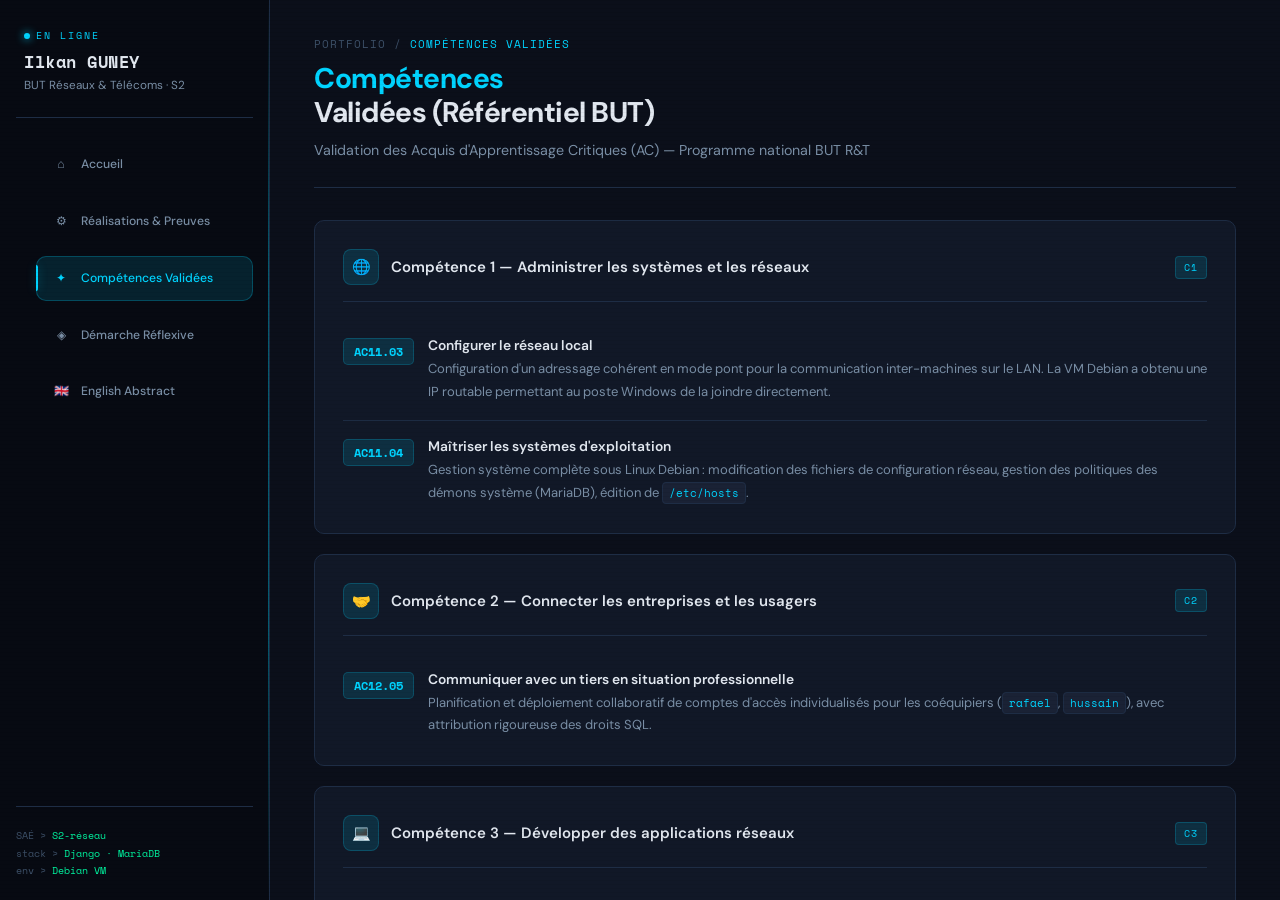
==== competences.html @ a37f9f77 "Add files via upload" ====
<!DOCTYPE html>
<html lang="fr">
<head>
    <meta charset="UTF-8">
    <meta name="viewport" content="width=device-width, initial-scale=1.0">
    <title>Compétences — Portfolio Ilkan GUNEY</title>
    <link rel="stylesheet" href="style.css">
</head>
<body>
    <aside class="sidebar">
        <div class="profile-section">
            <div class="profile-tag">En ligne</div>
            <h2>Ilkan GUNEY</h2>
            <div class="subtitle">BUT Réseaux &amp; Télécoms · S2</div>
        </div>
        <ul class="nav-menu">
            <li class="nav-item">
                <a href="index.html"><span class="nav-icon">⌂</span><span class="nav-label">Accueil</span></a>
            </li>
            <li class="nav-item">
                <a href="realisations.html"><span class="nav-icon">⚙</span><span class="nav-label">Réalisations &amp; Preuves</span></a>
            </li>
            <li class="nav-item active">
                <a href="competences.html"><span class="nav-icon">✦</span><span class="nav-label">Compétences Validées</span></a>
            </li>
            <li class="nav-item">
                <a href="reflexion.html"><span class="nav-icon">◈</span><span class="nav-label">Démarche Réflexive</span></a>
            </li>
            <li class="nav-item">
                <a href="english.html"><span class="nav-icon">🇬🇧</span><span class="nav-label">English Abstract</span></a>
            </li>
        </ul>
        <div class="sidebar-footer">
            <div class="sys-info">
                <div>SAÉ &gt; <span>S2-réseau</span></div>
                <div>stack &gt; <span>Django · MariaDB</span></div>
                <div>env &gt; <span>Debian VM</span></div>
            </div>
        </div>
    </aside>

    <main class="main-content">
        <div class="page-header">
            <div class="breadcrumb">Portfolio / <span>Compétences Validées</span></div>
            <h1><em>Compétences</em><br>Validées (Référentiel BUT)</h1>
            <p class="desc">Validation des Acquis d'Apprentissage Critiques (AC) — Programme national BUT R&amp;T</p>
        </div>

        <!-- COMPÉTENCE 1 -->
        <div class="card">
            <div class="card-header">
                <div class="card-icon">🌐</div>
                <h3>Compétence 1 — Administrer les systèmes et les réseaux</h3>
                <span class="card-tag">C1</span>
            </div>

            <div class="ac-item">
                <span class="ac-code">AC11.03</span>
                <div class="ac-content">
                    <strong>Configurer le réseau local</strong>
                    <p>
                        Configuration d'un adressage cohérent en mode pont pour la communication inter-machines sur le LAN.
                        La VM Debian a obtenu une IP routable permettant au poste Windows de la joindre directement.
                    </p>
                </div>
            </div>

            <div class="ac-item">
                <span class="ac-code">AC11.04</span>
                <div class="ac-content">
                    <strong>Maîtriser les systèmes d'exploitation</strong>
                    <p>
                        Gestion système complète sous Linux Debian : modification des fichiers de configuration réseau,
                        gestion des politiques des démons système (MariaDB), édition de <code>/etc/hosts</code>.
                    </p>
                </div>
            </div>
        </div>

        <!-- COMPÉTENCE 2 -->
        <div class="card">
            <div class="card-header">
                <div class="card-icon">🤝</div>
                <h3>Compétence 2 — Connecter les entreprises et les usagers</h3>
                <span class="card-tag">C2</span>
            </div>

            <div class="ac-item">
                <span class="ac-code">AC12.05</span>
                <div class="ac-content">
                    <strong>Communiquer avec un tiers en situation professionnelle</strong>
                    <p>
                        Planification et déploiement collaboratif de comptes d'accès individualisés pour les coéquipiers
                        (<code>rafael</code>, <code>hussain</code>), avec attribution rigoureuse des droits SQL.
                    </p>
                </div>
            </div>
        </div>

        <!-- COMPÉTENCE 3 -->
        <div class="card">
            <div class="card-header">
                <div class="card-icon">💻</div>
                <h3>Compétence 3 — Développer des applications réseaux</h3>
                <span class="card-tag">C3</span>
            </div>

            <div class="ac-item">
                <span class="ac-code">AC13.03</span>
                <div class="ac-content">
                    <strong>Traduire un algorithme en un programme</strong>
                    <p>
                        Écriture de scripts Python pour le traitement des formulaires web, la validation des données
                        et les calculs dynamiques de moyennes par étudiant et par matière.
                    </p>
                </div>
            </div>

            <div class="ac-item">
                <span class="ac-code">AC13.05</span>
                <div class="ac-content">
                    <strong>Choisir les mécanismes de gestion de données adaptés</strong>
                    <p>
                        Liaison via connecteur SQL (<code>mysqlclient</code>) d'un framework web objet (Django) à une
                        base de données MariaDB externe hébergée sur infrastructure virtuelle dédiée.
                    </p>
                </div>
            </div>
        </div>

        <!-- Synthèse -->
        <div class="card">
            <div class="card-header">
                <div class="card-icon">📋</div>
                <h3>Synthèse des apprentissages</h3>
            </div>
            <p>
                Cette SAÉ m'a permis d'articuler simultanément des compétences techniques en <strong>administration réseau</strong>,
                en <strong>sécurisation des accès</strong> et en <strong>développement d'applications</strong>.
                La dimension distribuée du projet (Windows ↔ VM Debian) m'a confronté à des problématiques réelles
                rencontrées en entreprise lors du déploiement d'architectures client-serveur.
            </p>
        </div>
    </main>
</body>
</html>
---- style.css ----
@import url('https://fonts.googleapis.com/css2?family=Space+Mono:wght@400;700&family=DM+Sans:wght@300;400;500;600;700&display=swap');

:root {
    --bg: #0b0f1a;
    --sidebar-bg: #070a12;
    --surface: #111827;
    --surface-2: #1a2235;
    --border: #1e2d45;
    --accent: #00d4ff;
    --accent-dim: rgba(0, 212, 255, 0.12);
    --accent-glow: rgba(0, 212, 255, 0.35);
    --green: #00f5a0;
    --green-dim: rgba(0, 245, 160, 0.1);
    --amber: #fbbf24;
    --amber-dim: rgba(251, 191, 36, 0.1);
    --text-primary: #e2e8f0;
    --text-secondary: #7a8fa6;
    --text-muted: #3d5068;
    --font-mono: 'Space Mono', monospace;
    --font-body: 'DM Sans', sans-serif;
    --sidebar-width: 270px;
    --radius: 10px;
}

*, *::before, *::after {
    margin: 0;
    padding: 0;
    box-sizing: border-box;
}

html {
    scroll-behavior: smooth;
}

body {
    background: var(--bg);
    color: var(--text-primary);
    font-family: var(--font-body);
    display: flex;
    height: 100vh;
    overflow: hidden;
    font-size: 15px;
}

/* ─── Scanline effect ─── */
body::before {
    content: '';
    position: fixed;
    inset: 0;
    background: repeating-linear-gradient(
        0deg,
        transparent,
        transparent 3px,
        rgba(0,0,0,0.04) 3px,
        rgba(0,0,0,0.04) 4px
    );
    pointer-events: none;
    z-index: 9999;
}

/* ═══════════════════════════════
   SIDEBAR
═══════════════════════════════ */
.sidebar {
    width: var(--sidebar-width);
    background: var(--sidebar-bg);
    border-right: 1px solid var(--border);
    display: flex;
    flex-direction: column;
    padding: 28px 16px 20px;
    flex-shrink: 0;
    position: relative;
    overflow: hidden;
}

.sidebar::after {
    content: '';
    position: absolute;
    top: 0;
    right: 0;
    width: 1px;
    height: 100%;
    background: linear-gradient(
        180deg,
        transparent 0%,
        var(--accent) 30%,
        var(--accent) 70%,
        transparent 100%
    );
    opacity: 0.4;
}

.profile-section {
    padding: 0 8px 24px;
    border-bottom: 1px solid var(--border);
    margin-bottom: 24px;
}

.profile-tag {
    font-family: var(--font-mono);
    font-size: 0.65em;
    color: var(--accent);
    letter-spacing: 2px;
    text-transform: uppercase;
    margin-bottom: 8px;
    display: flex;
    align-items: center;
    gap: 6px;
}

.profile-tag::before {
    content: '';
    display: inline-block;
    width: 6px;
    height: 6px;
    background: var(--accent);
    border-radius: 50%;
    box-shadow: 0 0 8px var(--accent);
    animation: pulse-dot 2s ease-in-out infinite;
}

@keyframes pulse-dot {
    0%, 100% { opacity: 1; box-shadow: 0 0 8px var(--accent); }
    50% { opacity: 0.5; box-shadow: 0 0 2px var(--accent); }
}

.profile-section h2 {
    font-family: var(--font-mono);
    font-size: 1.15em;
    font-weight: 700;
    color: var(--text-primary);
    letter-spacing: 0.5px;
    line-height: 1.3;
}

.profile-section .subtitle {
    font-size: 0.78em;
    color: var(--text-secondary);
    margin-top: 4px;
}

/* NAV */
.nav-menu {
    list-style: none;
    display: flex;
    flex-direction: column;
    gap: 4px;
    flex: 1;
}

.nav-item a {
    display: flex;
    align-items: center;
    gap: 10px;
    padding: 11px 14px;
    border-radius: var(--radius);
    text-decoration: none;
    color: var(--text-secondary);
    font-size: 0.875em;
    font-weight: 500;
    transition: all 0.2s ease;
    border: 1px solid transparent;
    position: relative;
}

.nav-item a:hover {
    color: var(--text-primary);
    background: var(--surface);
    border-color: var(--border);
}

.nav-item.active a {
    color: var(--accent);
    background: var(--accent-dim);
    border-color: rgba(0, 212, 255, 0.25);
}

.nav-item.active a::before {
    content: '';
    position: absolute;
    left: -1px;
    top: 20%;
    height: 60%;
    width: 2px;
    background: var(--accent);
    border-radius: 0 2px 2px 0;
    box-shadow: 0 0 8px var(--accent-glow);
}

.nav-icon {
    font-size: 1em;
    width: 20px;
    text-align: center;
    flex-shrink: 0;
}

.nav-label {
    flex: 1;
}

/* Sidebar footer */
.sidebar-footer {
    padding-top: 20px;
    border-top: 1px solid var(--border);
}

.sys-info {
    font-family: var(--font-mono);
    font-size: 0.65em;
    color: var(--text-muted);
    line-height: 1.8;
}

.sys-info span {
    color: var(--green);
}

/* ═══════════════════════════════
   MAIN CONTENT
═══════════════════════════════ */
.main-content {
    flex: 1;
    padding: 36px 44px;
    overflow-y: auto;
    background: var(--bg);
}

.main-content::-webkit-scrollbar {
    width: 4px;
}

.main-content::-webkit-scrollbar-track {
    background: transparent;
}

.main-content::-webkit-scrollbar-thumb {
    background: var(--border);
    border-radius: 4px;
}

/* ─── Page Header ─── */
.page-header {
    margin-bottom: 32px;
    padding-bottom: 24px;
    border-bottom: 1px solid var(--border);
    position: relative;
}

.page-header .breadcrumb {
    font-family: var(--font-mono);
    font-size: 0.7em;
    color: var(--text-muted);
    letter-spacing: 1px;
    text-transform: uppercase;
    margin-bottom: 10px;
}

.page-header .breadcrumb span {
    color: var(--accent);
}

.page-header h1 {
    font-size: 1.9em;
    font-weight: 700;
    color: var(--text-primary);
    line-height: 1.2;
    letter-spacing: -0.5px;
}

.page-header h1 em {
    font-style: normal;
    color: var(--accent);
}

.page-header .desc {
    margin-top: 8px;
    color: var(--text-secondary);
    font-size: 0.95em;
}

/* ─── Cards ─── */
.card {
    background: var(--surface);
    border: 1px solid var(--border);
    border-radius: var(--radius);
    padding: 28px;
    margin-bottom: 20px;
    position: relative;
    transition: border-color 0.2s;
}

.card:hover {
    border-color: #2a3f5a;
}

.card-header {
    display: flex;
    align-items: center;
    gap: 12px;
    margin-bottom: 18px;
    padding-bottom: 16px;
    border-bottom: 1px solid var(--border);
}

.card-icon {
    width: 36px;
    height: 36px;
    background: var(--accent-dim);
    border: 1px solid rgba(0, 212, 255, 0.2);
    border-radius: 8px;
    display: flex;
    align-items: center;
    justify-content: center;
    font-size: 1em;
    flex-shrink: 0;
}

.card-header h3 {
    font-size: 1em;
    font-weight: 600;
    color: var(--text-primary);
    flex: 1;
}

.card-tag {
    font-family: var(--font-mono);
    font-size: 0.65em;
    color: var(--accent);
    background: var(--accent-dim);
    border: 1px solid rgba(0, 212, 255, 0.2);
    padding: 3px 8px;
    border-radius: 4px;
    letter-spacing: 1px;
    text-transform: uppercase;
}

/* ─── Typography ─── */
p {
    color: var(--text-secondary);
    line-height: 1.75;
    margin-bottom: 14px;
    font-size: 0.93em;
}

p:last-child {
    margin-bottom: 0;
}

strong {
    color: var(--text-primary);
    font-weight: 600;
}

code {
    font-family: var(--font-mono);
    font-size: 0.82em;
    background: var(--surface-2);
    border: 1px solid var(--border);
    padding: 2px 6px;
    border-radius: 4px;
    color: var(--accent);
}

ul, ol {
    margin-left: 20px;
    margin-bottom: 14px;
}

li {
    color: var(--text-secondary);
    line-height: 1.7;
    margin-bottom: 8px;
    font-size: 0.93em;
}

li strong {
    color: var(--text-primary);
}

ol li {
    padding-left: 4px;
}

/* ─── Badge ─── */
.badge {
    font-family: var(--font-mono);
    font-size: 0.72em;
    padding: 3px 9px;
    border-radius: 4px;
    display: inline-block;
    margin-right: 8px;
    font-weight: 700;
    letter-spacing: 0.5px;
}

.badge-blue {
    background: rgba(59, 130, 246, 0.12);
    color: #60a5fa;
    border: 1px solid rgba(59, 130, 246, 0.25);
}

.badge-green {
    background: var(--green-dim);
    color: var(--green);
    border: 1px solid rgba(0, 245, 160, 0.2);
}

.badge-amber {
    background: var(--amber-dim);
    color: var(--amber);
    border: 1px solid rgba(251, 191, 36, 0.2);
}

/* ─── Code block ─── */
.code-block {
    background: #060c16;
    border: 1px solid var(--border);
    border-radius: var(--radius);
    margin: 16px 0;
    overflow: hidden;
}

.code-block-header {
    padding: 8px 16px;
    background: var(--surface-2);
    border-bottom: 1px solid var(--border);
    display: flex;
    align-items: center;
    gap: 8px;
}

.code-dot {
    width: 10px;
    height: 10px;
    border-radius: 50%;
}
.code-dot.red { background: #ff5f57; }
.code-dot.yellow { background: #ffbd2e; }
.code-dot.green { background: #28ca42; }

.code-filename {
    font-family: var(--font-mono);
    font-size: 0.72em;
    color: var(--text-muted);
    margin-left: 6px;
}

.code-block pre {
    padding: 18px 20px;
    overflow-x: auto;
    font-family: var(--font-mono);
    font-size: 0.85em;
    line-height: 1.65;
    color: #7dd3fc;
    margin: 0;
}

/* ─── Preuve box ─── */
.preuve-box {
    background: var(--surface-2);
    border: 1px dashed var(--border);
    border-radius: var(--radius);
    padding: 22px;
    margin-top: 20px;
    transition: border-color 0.25s;
}

.preuve-box:hover {
    border-color: rgba(0, 212, 255, 0.3);
}

.preuve-header {
    font-family: var(--font-mono);
    font-size: 0.78em;
    color: var(--green);
    font-weight: 700;
    letter-spacing: 0.5px;
    margin-bottom: 12px;
    display: flex;
    align-items: center;
    gap: 8px;
    text-transform: uppercase;
}

.preuve-header::before {
    content: '//';
    opacity: 0.5;
}

.preuve-instruction {
    font-size: 0.85em;
    color: var(--text-secondary);
    background: rgba(0, 245, 160, 0.04);
    border-left: 3px solid var(--green);
    padding: 12px 15px;
    border-radius: 0 6px 6px 0;
    margin-bottom: 16px;
    line-height: 1.65;
}

.image-placeholder {
    width: 100%;
    height: 220px;
    border-radius: 8px;
    border: 1px dashed var(--border);
    background: var(--surface);
    display: flex;
    align-items: center;
    justify-content: center;
    flex-direction: column;
    gap: 8px;
    color: var(--text-muted);
    font-family: var(--font-mono);
    font-size: 0.75em;
    letter-spacing: 0.5px;
}

.image-placeholder::before {
    content: '⎙';
    font-size: 2em;
    color: var(--border);
}

/* ─── Competence badge group ─── */
.ac-item {
    display: flex;
    gap: 14px;
    padding: 16px 0;
    border-bottom: 1px solid var(--border);
    align-items: flex-start;
}

.ac-item:last-child {
    border-bottom: none;
    padding-bottom: 0;
}

.ac-code {
    font-family: var(--font-mono);
    font-size: 0.78em;
    font-weight: 700;
    color: var(--accent);
    background: var(--accent-dim);
    border: 1px solid rgba(0, 212, 255, 0.2);
    padding: 4px 10px;
    border-radius: 5px;
    white-space: nowrap;
    flex-shrink: 0;
    margin-top: 2px;
}

.ac-content {
    flex: 1;
}

.ac-content strong {
    display: block;
    margin-bottom: 4px;
    font-size: 0.92em;
}

.ac-content p {
    margin: 0;
    font-size: 0.87em;
}

/* ─── Info grid ─── */
.info-grid {
    display: grid;
    grid-template-columns: repeat(auto-fit, minmax(200px, 1fr));
    gap: 14px;
    margin-bottom: 20px;
}

.info-tile {
    background: var(--surface-2);
    border: 1px solid var(--border);
    border-radius: 8px;
    padding: 16px 18px;
}

.info-tile .label {
    font-family: var(--font-mono);
    font-size: 0.65em;
    color: var(--text-muted);
    text-transform: uppercase;
    letter-spacing: 1px;
    margin-bottom: 6px;
}

.info-tile .value {
    font-size: 0.92em;
    color: var(--text-primary);
    font-weight: 500;
}

.info-tile .value.accent { color: var(--accent); }
.info-tile .value.green { color: var(--green); }

/* ─── Step list ─── */
.step-list {
    list-style: none;
    margin: 0;
    padding: 0;
    counter-reset: steps;
}

.step-list li {
    counter-increment: steps;
    display: flex;
    gap: 14px;
    padding: 14px 0;
    border-bottom: 1px solid var(--border);
}

.step-list li:last-child {
    border-bottom: none;
}

.step-list li::before {
    content: counter(steps);
    font-family: var(--font-mono);
    font-size: 0.75em;
    font-weight: 700;
    color: var(--accent);
    background: var(--accent-dim);
    border: 1px solid rgba(0, 212, 255, 0.2);
    width: 26px;
    height: 26px;
    border-radius: 50%;
    display: flex;
    align-items: center;
    justify-content: center;
    flex-shrink: 0;
    margin-top: 2px;
}

/* ─── English page ─── */
.en-section {
    border-left: 3px solid var(--accent);
    padding-left: 20px;
    margin-bottom: 24px;
}

.en-section h4 {
    font-family: var(--font-mono);
    font-size: 0.75em;
    text-transform: uppercase;
    letter-spacing: 1.5px;
    color: var(--accent);
    margin-bottom: 10px;
}

/* ─── Animations ─── */
@keyframes fadeInUp {
    from { opacity: 0; transform: translateY(14px); }
    to   { opacity: 1; transform: translateY(0); }
}

.card {
    animation: fadeInUp 0.35s ease both;
}

.card:nth-child(2) { animation-delay: 0.05s; }
.card:nth-child(3) { animation-delay: 0.1s; }
.card:nth-child(4) { animation-delay: 0.15s; }
.card:nth-child(5) { animation-delay: 0.2s; }
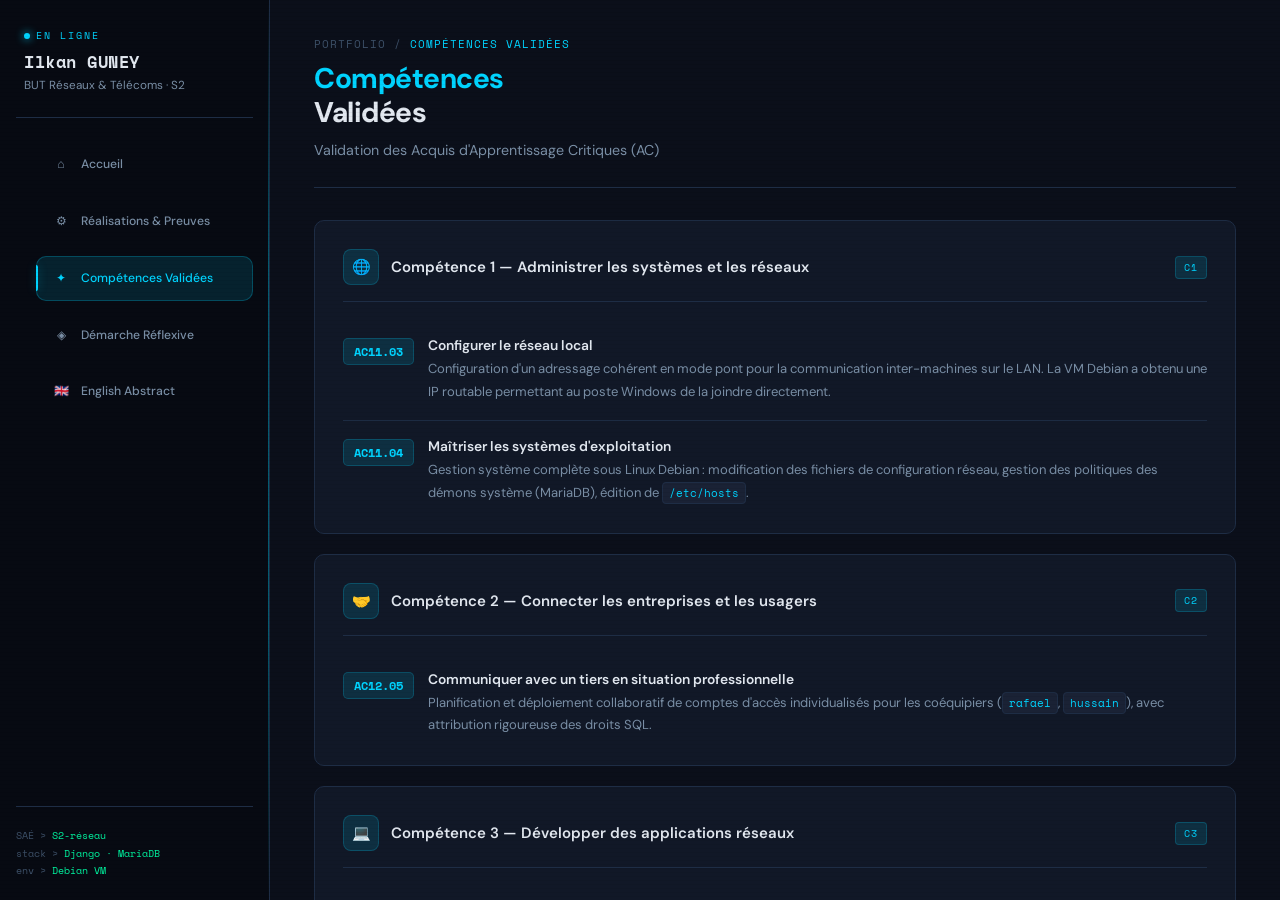
==== commit fb6f14a2: "Update competences.html" ====
--- a/competences.html
+++ b/competences.html
@@ -42,8 +42,8 @@
     <main class="main-content">
         <div class="page-header">
             <div class="breadcrumb">Portfolio / <span>Compétences Validées</span></div>
-            <h1><em>Compétences</em><br>Validées (Référentiel BUT)</h1>
-            <p class="desc">Validation des Acquis d'Apprentissage Critiques (AC) — Programme national BUT R&amp;T</p>
+            <h1><em>Compétences</em><br>Validées </h1>
+            <p class="desc">Validation des Acquis d'Apprentissage Critiques (AC) </p>
         </div>
 
         <!-- COMPÉTENCE 1 -->
--- a/style.css
+++ b/style.css
@@ -665,3 +665,93 @@
 .card:nth-child(3) { animation-delay: 0.1s; }
 .card:nth-child(4) { animation-delay: 0.15s; }
 .card:nth-child(5) { animation-delay: 0.2s; }
+
+
+/* ==========================================================================
+   AJOUT DU SYSTÈME RESPONSIVE (PC & MOBILE AUTOMATIQUE)
+   ========================================================================== */
+@media (max-width: 768px) {
+    body {
+        flex-direction: column;
+        height: auto;
+        overflow: auto; /* Autorise le scroll global sur mobile */
+    }
+
+    .sidebar {
+        width: 100%;
+        height: auto;
+        border-right: none;
+        border-bottom: 1px solid var(--border);
+        padding: 20px 16px;
+    }
+
+    .sidebar::after {
+        width: 100%;
+        height: 1px;
+        top: auto;
+        bottom: 0;
+        background: linear-gradient(90deg, transparent, var(--accent), transparent);
+    }
+
+    .profile-section {
+        text-align: center;
+        padding-bottom: 16px;
+        margin-bottom: 16px;
+    }
+
+    .profile-tag {
+        justify-content: center;
+    }
+
+    .nav-menu {
+        flex-direction: row;
+        flex-wrap: wrap;
+        gap: 6px;
+        justify-content: center;
+    }
+
+    .nav-item a {
+        padding: 8px 12px;
+        font-size: 0.8em;
+    }
+
+    .nav-item.active a::before {
+        left: 20%;
+        top: auto;
+        bottom: -1px;
+        height: 2px;
+        width: 60%;
+        border-radius: 2px 2px 0 0;
+    }
+
+    .sidebar-footer {
+        display: none; /* Cache les petites lignes système sur mobile pour épurer */
+    }
+
+    .main-content {
+        padding: 24px 16px;
+        overflow-y: visible; /* Laisse le body gérer le scroll */
+    }
+
+    .page-header h1 {
+        font-size: 1.5em;
+    }
+
+    .info-grid {
+        grid-template-columns: repeat(2, 1fr); /* 2x2 tuiles sur mobile au lieu d'une ligne */
+        gap: 10px;
+    }
+
+    .info-tile {
+        padding: 12px;
+    }
+
+    .card {
+        padding: 20px;
+    }
+
+    .card-header {
+        flex-direction: column;
+        align-items: flex-start;
+        gap: 8px;
+    }
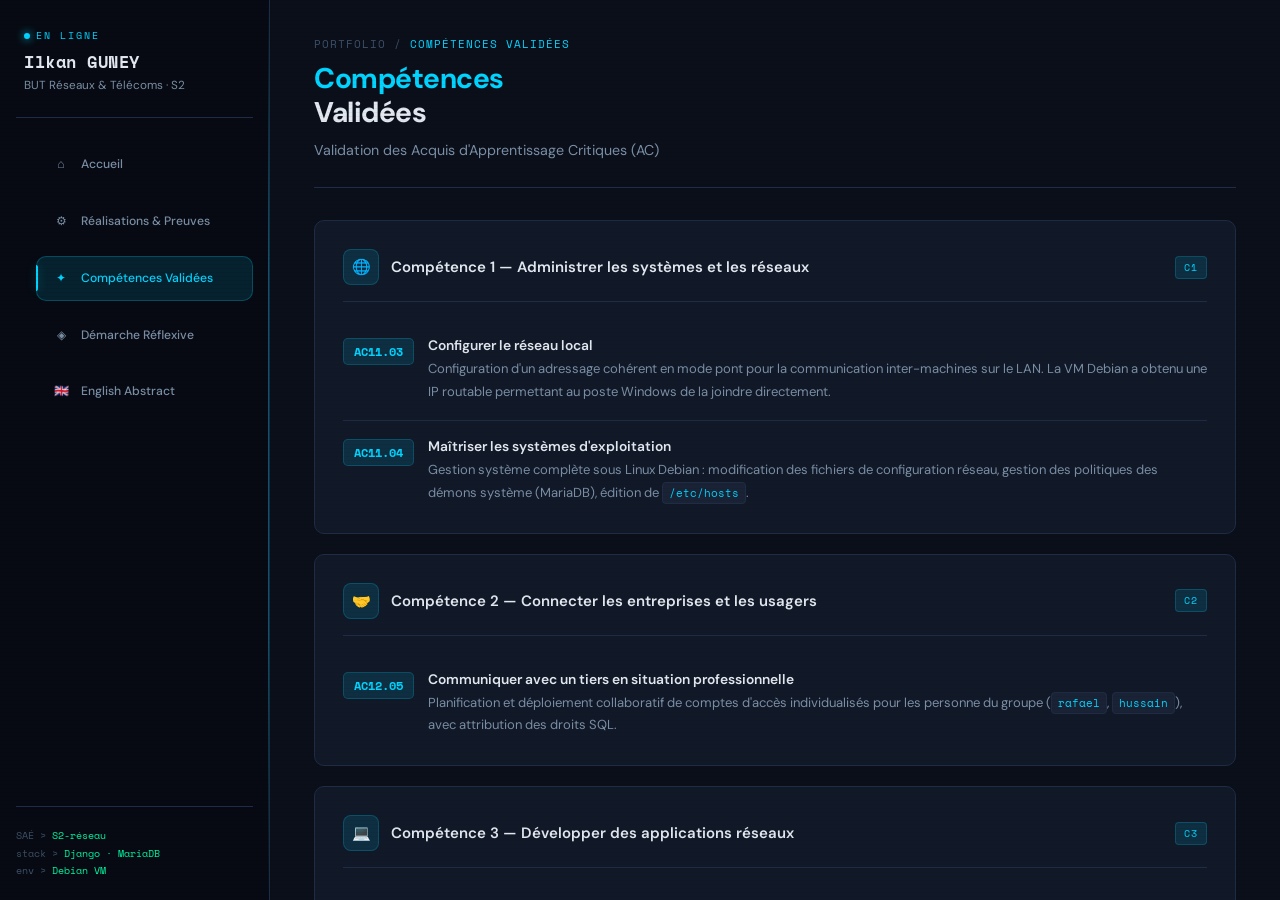
==== commit 40ef5147: "Update competences.html" ====
--- a/competences.html
+++ b/competences.html
@@ -90,8 +90,8 @@
                 <div class="ac-content">
                     <strong>Communiquer avec un tiers en situation professionnelle</strong>
                     <p>
-                        Planification et déploiement collaboratif de comptes d'accès individualisés pour les coéquipiers
-                        (<code>rafael</code>, <code>hussain</code>), avec attribution rigoureuse des droits SQL.
+                        Planification et déploiement collaboratif de comptes d'accès individualisés pour les personne du groupe 
+                        (<code>rafael</code>, <code>hussain</code>), avec attribution des droits SQL.
                     </p>
                 </div>
             </div>
@@ -122,7 +122,7 @@
                     <strong>Choisir les mécanismes de gestion de données adaptés</strong>
                     <p>
                         Liaison via connecteur SQL (<code>mysqlclient</code>) d'un framework web objet (Django) à une
-                        base de données MariaDB externe hébergée sur infrastructure virtuelle dédiée.
+                        base de données MariaDB externe hébergée sur infrastructure virtuelle .
                     </p>
                 </div>
             </div>
@@ -135,10 +135,10 @@
                 <h3>Synthèse des apprentissages</h3>
             </div>
             <p>
-                Cette SAÉ m'a permis d'articuler simultanément des compétences techniques en <strong>administration réseau</strong>,
+                Cette SAÉ m'a permis de travailler sur plusieurs compétences techniques en <strong>administration réseau</strong>,
                 en <strong>sécurisation des accès</strong> et en <strong>développement d'applications</strong>.
-                La dimension distribuée du projet (Windows ↔ VM Debian) m'a confronté à des problématiques réelles
-                rencontrées en entreprise lors du déploiement d'architectures client-serveur.
+                Ce projet ma permit d'etre dans des situaltions a la qu'elle je peut etre confronter dans une entreprise 
+                
             </p>
         </div>
     </main>
